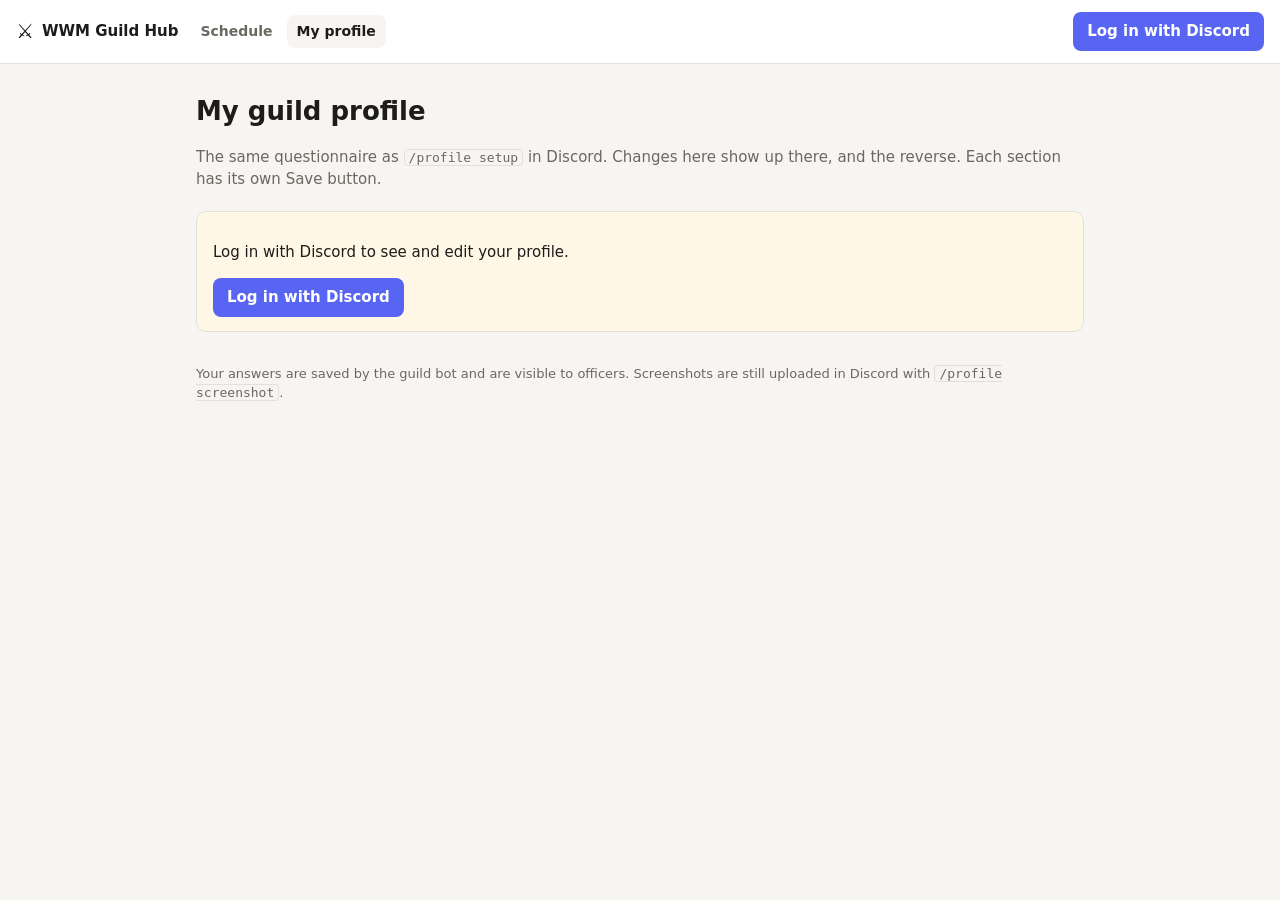
==== profile.html @ f4b697d4 "Add member profile and officer roster pages profile.html edits your own guild profile through the bo" ====
<!doctype html>
<html lang="en">
<head>
  <meta charset="utf-8">
  <meta name="viewport" content="width=device-width, initial-scale=1">
  <title>Guild Profile</title>
  <meta name="description" content="Fill in or update your WWM guild member profile.">
  <link rel="stylesheet" href="style.css">
</head>
<body>
  <header class="top">
    <div class="brand">
      <span class="logo" aria-hidden="true">⚔</span>
      <span>WWM Guild Hub</span>
    </div>
    <nav class="nav"><a href="./">Schedule</a><a href="profile.html" aria-current="page">My profile</a><a href="roster.html" id="nav-roster" hidden>Roster</a></nav>
    <div id="auth"></div>
  </header>

  <main>
    <h1>My guild profile</h1>
    <p class="muted">The same questionnaire as <code>/profile setup</code> in Discord. Changes here show up there, and the reverse. Each section has its own Save button.</p>
    <section id="status" class="card"></section>
    <div id="profile"></div>
  </main>

  <footer class="muted">
    Your answers are saved by the guild bot and are visible to officers. Screenshots are still uploaded in Discord with <code>/profile screenshot</code>.
  </footer>

  <script src="config.js"></script>
  <script src="auth.js"></script>
  <script src="profile.js"></script>
</body>
</html>
---- style.css ----
:root {
  --bg: #f6f5f2;
  --surface: #ffffff;
  --text: #1d1c1a;
  --muted: #6b6862;
  --border: #e3e0da;
  --accent: #5865f2;
  --raid: #c2410c;
  --roster: #7c3aed;
  --signup: #15803d;
  --poll: #0369a1;
  --war: #b91c1c;
  --ok-bg: #ecfdf3;
  --warn-bg: #fff7e6;
  --ok: #15803d;
  --err: #b91c1c;
  --field: #ffffff;
}
@media (prefers-color-scheme: dark) {
  :root {
    --bg: #121214;
    --surface: #1b1b1f;
    --text: #ecebe8;
    --muted: #9b988f;
    --border: #2c2c32;
    --raid: #fb923c;
    --roster: #a78bfa;
    --signup: #4ade80;
    --poll: #38bdf8;
    --war: #f87171;
    --ok-bg: #12261b;
    --warn-bg: #2a2212;
    --ok: #4ade80;
    --err: #f87171;
    --field: #141417;
  }
}

* { box-sizing: border-box; }
body {
  margin: 0;
  background: var(--bg);
  color: var(--text);
  font: 15px/1.5 system-ui, -apple-system, "Segoe UI", Roboto, sans-serif;
}
main, footer { max-width: 920px; margin: 0 auto; padding: 0 16px; }
footer { padding: 32px 16px 48px; font-size: 13px; }
h1 { font-size: 26px; margin: 28px 0 4px; }
h2 { font-size: 19px; margin: 36px 0 12px; }
h3 { font-size: 12px; letter-spacing: .08em; margin: 0 0 8px; color: var(--muted); }
.muted { color: var(--muted); }

.top {
  display: flex; align-items: center; justify-content: space-between; gap: 12px;
  padding: 12px 16px; border-bottom: 1px solid var(--border); background: var(--surface);
  position: sticky; top: 0; z-index: 1;
}
.brand { display: flex; align-items: center; gap: 8px; font-weight: 650; }
.logo { font-size: 20px; }

.btn {
  font: inherit; font-weight: 600; border: 0; border-radius: 8px;
  padding: 8px 14px; cursor: pointer;
}
.btn.discord { background: var(--accent); color: #fff; }
.btn.discord:hover { filter: brightness(1.08); }
.btn.ghost { background: transparent; color: var(--muted); border: 1px solid var(--border); padding: 4px 10px; font-size: 13px; }
.user { display: flex; align-items: center; gap: 8px; }
.user img { width: 28px; height: 28px; border-radius: 50%; }
.user span { max-width: 40vw; overflow: hidden; text-overflow: ellipsis; white-space: nowrap; }

.card { margin-top: 20px; padding: 14px 16px; border-radius: 10px; border: 1px solid var(--border); background: var(--surface); }
.card.ok { background: var(--ok-bg); }
.card.warn { background: var(--warn-bg); }

.events { list-style: none; padding: 0; margin: 16px 0 0; display: grid; gap: 10px; }
.event {
  display: flex; gap: 16px; padding: 12px 14px; border-radius: 10px;
  background: var(--surface); border: 1px solid var(--border);
  border-left: 4px solid var(--c, var(--accent));
}
.event .when { min-width: 92px; display: flex; flex-direction: column; }
.event .local { font-weight: 650; font-variant-numeric: tabular-nums; }
.event .date { font-size: 13px; color: var(--muted); }
.event .head { display: flex; flex-wrap: wrap; align-items: center; gap: 8px; }
.event .title { font-weight: 600; }
.event .note { margin: 4px 0; font-size: 14px; }
.event .rel { font-size: 12.5px; }
.tag {
  font-size: 11px; font-weight: 700; text-transform: uppercase; letter-spacing: .05em;
  color: var(--c); border: 1px solid currentColor; border-radius: 999px; padding: 1px 8px;
}

.raid { --c: var(--raid); }
.roster { --c: var(--roster); }
.signup { --c: var(--signup); }
.poll { --c: var(--poll); }
.war { --c: var(--war); }

.grid { display: grid; grid-template-columns: repeat(7, 1fr); gap: 8px; }
.day { background: var(--surface); border: 1px solid var(--border); border-radius: 10px; padding: 10px; min-width: 0; }
.day p { margin: 0 0 6px; font-size: 13px; }
.mini { border-left: 3px solid var(--c); padding-left: 6px; }
.mini b { font-variant-numeric: tabular-nums; }

/* ---------- nav ---------- */
.top { flex-wrap: wrap; }
.nav { display: flex; gap: 4px; margin-right: auto; }
.nav a { color: var(--muted); text-decoration: none; padding: 6px 10px; border-radius: 8px; font-weight: 600; font-size: 14px; }
.nav a:hover { color: var(--text); }
.nav a[aria-current="page"] { color: var(--text); background: var(--bg); }
a { color: var(--accent); }

/* ---------- profile form ---------- */
.btn.primary { background: var(--accent); color: #fff; }
.btn:disabled { opacity: .6; cursor: default; }
.btn.danger { color: var(--err); }
.section { padding: 0; }
.section > summary {
  cursor: pointer; padding: 14px 16px; display: flex; flex-wrap: wrap; align-items: baseline; gap: 4px 10px;
  font-weight: 650; font-size: 17px;
}
.section[open] > summary { border-bottom: 1px solid var(--border); }
.section-hint { font-weight: 400; font-size: 13px; }
.section > :not(summary) { margin-left: 16px; margin-right: 16px; }
.section > :last-child { margin-bottom: 16px; }
.note { font-size: 14px; background: var(--bg); border-radius: 8px; padding: 10px 12px; margin-top: 14px; }
h4 { font-size: 14px; margin: 22px 0 8px; }

.field { margin-top: 14px; }
.field > label, .field legend { display: block; font-weight: 600; font-size: 14px; margin-bottom: 6px; padding: 0; }
.field fieldset { border: 0; margin: 0; padding: 0; min-width: 0; }
.hint { font-size: 13px; margin: 6px 0 0; }
select, input[type="text"], textarea {
  font: inherit; color: var(--text); background: var(--field);
  border: 1px solid var(--border); border-radius: 8px; padding: 7px 10px;
  width: 100%; max-width: 440px;
}
textarea { resize: vertical; }
select:focus, input:focus, textarea:focus, .btn:focus-visible { outline: 2px solid var(--accent); outline-offset: 1px; }

.checks { display: grid; grid-template-columns: repeat(auto-fill, minmax(220px, 1fr)); gap: 6px 14px; }
.check { display: flex; align-items: flex-start; gap: 8px; font-size: 14px; cursor: pointer; }
.check input { margin-top: 3px; accent-color: var(--accent); }
.check input:disabled + span { color: var(--muted); }

.ratings { display: grid; gap: 10px; }
.rating-row { border: 0; padding: 0; margin: 0; display: flex; flex-wrap: wrap; align-items: center; gap: 6px; }
.rating-row legend { font-size: 14px; margin-bottom: 4px; padding: 0; float: left; width: 100%; }
.pill input { position: absolute; opacity: 0; }
.pill span { display: inline-block; border: 1px solid var(--border); border-radius: 999px; padding: 3px 12px; font-size: 13px; cursor: pointer; }
.pill input:checked + span { background: var(--accent); border-color: var(--accent); color: #fff; }
.pill input:focus-visible + span { outline: 2px solid var(--accent); outline-offset: 1px; }

.save-row { display: flex; flex-wrap: wrap; align-items: center; gap: 8px; margin-top: 16px; }
.save-note { font-size: 13px; }
.save-note.ok { color: var(--ok); }
.save-note.err { color: var(--err); }
.warn-text { color: var(--err); font-size: 13px; margin: 6px 0 0; }
.warn-text:empty { display: none; }

.builds { border-top: 1px dashed var(--border); margin-top: 20px; }
.build { border: 1px solid var(--border); border-radius: 10px; padding: 12px 14px; margin-top: 10px; background: var(--bg); }
.build-head { display: flex; align-items: center; gap: 8px; }
.badge { font-size: 12px; font-weight: 700; color: var(--accent); }
.pair { display: grid; grid-template-columns: 1fr 1fr; gap: 0 12px; }
.inner-ways { display: grid; gap: 6px; }
.iw-row { display: grid; grid-template-columns: 24px minmax(0, 1fr) 96px; gap: 8px; align-items: center; max-width: 480px; }
/* ---------- roster ---------- */
.nav a[hidden], .tools[hidden] { display: none; }
.tools { display: flex; flex-wrap: wrap; gap: 8px; margin-top: 18px; }
.tools input, .tools select { width: auto; flex: 1 1 180px; max-width: none; }
input[type="search"] { font: inherit; color: var(--text); background: var(--field); border: 1px solid var(--border); border-radius: 8px; padding: 7px 10px; }
.roster { display: grid; gap: 8px; margin-bottom: 24px; }
.member { background: var(--surface); border: 1px solid var(--border); border-radius: 10px; }
.member > summary {
  cursor: pointer; list-style: none; padding: 10px 14px;
  display: grid; grid-template-columns: minmax(150px, 1.2fr) 2fr auto; gap: 12px; align-items: center;
}
.member > summary::-webkit-details-marker { display: none; }
.member[open] > summary { border-bottom: 1px solid var(--border); }
.who { display: flex; align-items: center; gap: 10px; min-width: 0; }
.who img { width: 32px; height: 32px; border-radius: 50%; flex: none; }
.names { display: flex; flex-direction: column; min-width: 0; }
.names > * { overflow: hidden; text-overflow: ellipsis; white-space: nowrap; }
.names .muted { font-size: 13px; }
.glance { display: flex; flex-wrap: wrap; gap: 2px 14px; font-size: 13.5px; min-width: 0; }
.pill-tag { font-size: 12px; font-weight: 700; border-radius: 999px; padding: 2px 10px; border: 1px solid currentColor; white-space: nowrap; }
.pill-tag.done { color: var(--ok); }
.pill-tag.todo { color: var(--raid); }
.pill-tag.gone { color: var(--muted); }
.member-body { padding: 4px 14px 14px; }
.member-body h4 { margin: 16px 0 6px; }
.facts { display: grid; grid-template-columns: 140px 1fr; gap: 4px 12px; margin: 0; font-size: 14px; }
.facts dt { color: var(--muted); }
.facts dd { margin: 0; min-width: 0; overflow-wrap: anywhere; }
.member-body .build { background: var(--bg); }
.member-body .build .facts { margin-top: 6px; }

@media (max-width: 640px) {
  .member > summary { grid-template-columns: 1fr auto; }
  .glance { grid-column: 1 / -1; grid-row: 2; }
  .facts { grid-template-columns: 1fr; gap: 0; }
  .facts dd { margin-bottom: 6px; }
}

code { font-size: 13px; background: var(--bg); border: 1px solid var(--border); border-radius: 4px; padding: 0 4px; }

@media (max-width: 760px) {
  .grid { grid-template-columns: repeat(2, 1fr); }
}
@media (max-width: 420px) {
  .event { flex-direction: column; gap: 4px; }
  .pair { grid-template-columns: 1fr; }
  .nav { order: 3; width: 100%; }
  .grid { grid-template-columns: 1fr; }
}
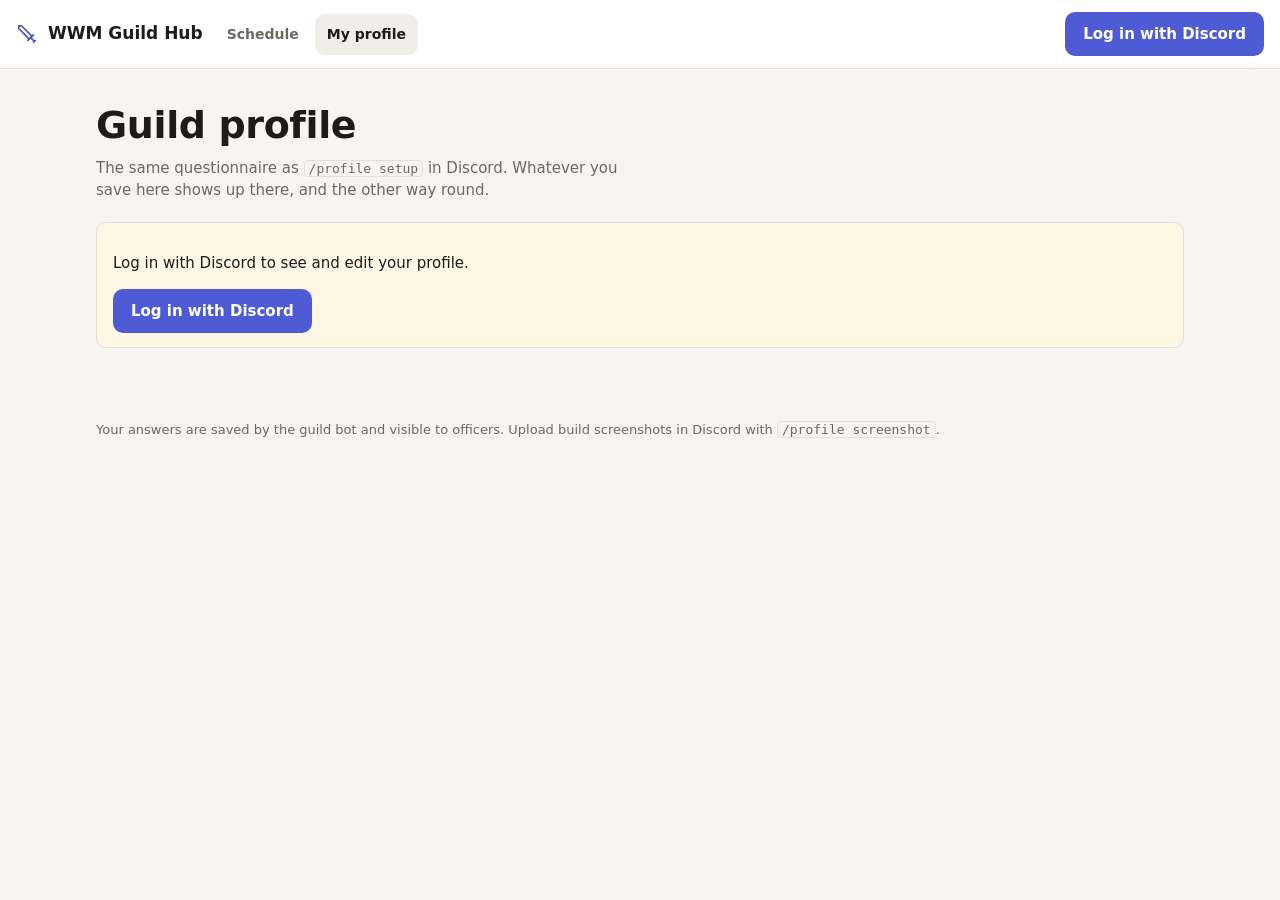
==== commit 448f1d3a: "Profile page redesign from the design pass Progress card and section rail driven by the member's int" ====
--- a/profile.html
+++ b/profile.html
@@ -3,29 +3,41 @@
 <head>
   <meta charset="utf-8">
   <meta name="viewport" content="width=device-width, initial-scale=1">
+  <meta http-equiv="Content-Security-Policy" content="default-src 'self'; script-src 'self'; style-src 'self' https://fonts.googleapis.com; font-src https://fonts.gstatic.com; img-src 'self' https://cdn.discordapp.com; connect-src https://discord.com https://140.245.96.135; base-uri 'none'; form-action 'none'; object-src 'none'">
+  <meta name="referrer" content="no-referrer">
   <title>Guild Profile</title>
   <meta name="description" content="Fill in or update your WWM guild member profile.">
+  <link rel="preconnect" href="https://fonts.gstatic.com" crossorigin>
+  <link rel="stylesheet" href="https://fonts.googleapis.com/css2?family=IBM+Plex+Sans:wght@400;500;600&amp;family=Space+Grotesk:wght@500;600;700&amp;display=swap">
   <link rel="stylesheet" href="style.css">
 </head>
 <body>
   <header class="top">
     <div class="brand">
-      <span class="logo" aria-hidden="true">⚔</span>
+      <svg class="logo" width="22" height="22" viewBox="0 0 24 24" fill="none" stroke="currentColor" stroke-width="1.8" stroke-linecap="round" stroke-linejoin="round" aria-hidden="true"><path d="M14.5 17.5 3 6V3h3l11.5 11.5"></path><path d="m13 19 6-6"></path><path d="m16 16 4 4"></path><path d="m19 21 2-2"></path></svg>
       <span>WWM Guild Hub</span>
     </div>
     <nav class="nav"><a href="./">Schedule</a><a href="profile.html" aria-current="page">My profile</a><a href="roster.html" id="nav-roster" hidden>Roster</a></nav>
     <div id="auth"></div>
   </header>
 
-  <main>
-    <h1>My guild profile</h1>
-    <p class="muted">The same questionnaire as <code>/profile setup</code> in Discord. Changes here show up there, and the reverse. Each section has its own Save button.</p>
-    <section id="status" class="card"></section>
-    <div id="profile"></div>
+  <main class="wide">
+    <div class="pf-hero">
+      <div class="pf-hero-text">
+        <h1>Guild profile</h1>
+        <p class="lede">The same questionnaire as <code>/profile setup</code> in Discord. Whatever you save here shows up there, and the other way round.</p>
+      </div>
+      <div id="progress" class="pf-progress" hidden></div>
+    </div>
+    <section id="status" class="card" hidden></section>
+    <div id="layout" class="pf-layout" hidden>
+      <nav id="rail" class="pf-rail" aria-label="Profile sections"></nav>
+      <div id="profile" class="pf-main"></div>
+    </div>
   </main>
 
-  <footer class="muted">
-    Your answers are saved by the guild bot and are visible to officers. Screenshots are still uploaded in Discord with <code>/profile screenshot</code>.
+  <footer class="muted wide">
+    Your answers are saved by the guild bot and visible to officers. Upload build screenshots in Discord with <code>/profile screenshot</code>.
   </footer>
 
   <script src="config.js"></script>
--- a/style.css
+++ b/style.css
@@ -1,38 +1,62 @@
 :root {
   --bg: #f6f5f2;
   --surface: #ffffff;
+  --surface-2: #f0eee9;
+  --sunken: #fbfaf8;
   --text: #1d1c1a;
   --muted: #6b6862;
   --border: #e3e0da;
-  --accent: #5865f2;
+  --border-strong: #cfcbc3;
+  --accent: #4450c4;
+  --accent-fill: #4f5bd5;
+  --on-accent: #ffffff;
+  --chip-fg: #3a3834;
+  --chip-on-bg: #e8eaff;
+  --chip-on-border: #4f5bd5;
+  --chip-on-fg: #263080;
+  --note-bg: #f1f0fb;
+  --note-border: #dcdaf2;
   --raid: #c2410c;
   --roster: #7c3aed;
   --signup: #15803d;
   --poll: #0369a1;
   --war: #b91c1c;
+  --ok: #15803d;
   --ok-bg: #ecfdf3;
+  --warn: #9a5800;
   --warn-bg: #fff7e6;
-  --ok: #15803d;
   --err: #b91c1c;
   --field: #ffffff;
 }
 @media (prefers-color-scheme: dark) {
   :root {
-    --bg: #121214;
-    --surface: #1b1b1f;
+    --bg: #111114;
+    --surface: #18181c;
+    --surface-2: #23232a;
+    --sunken: #111114;
     --text: #ecebe8;
-    --muted: #9b988f;
-    --border: #2c2c32;
+    --muted: #a09d95;
+    --border: #26262d;
+    --border-strong: #34343c;
+    --accent: #a3aaff;
+    --accent-fill: #4f5bd5;
+    --chip-fg: #cfccc5;
+    --chip-on-bg: #262a5c;
+    --chip-on-border: #7c86ff;
+    --chip-on-fg: #e4e6ff;
+    --note-bg: #1f1e26;
+    --note-border: #2e2d3a;
     --raid: #fb923c;
     --roster: #a78bfa;
     --signup: #4ade80;
     --poll: #38bdf8;
     --war: #f87171;
-    --ok-bg: #12261b;
-    --warn-bg: #2a2212;
     --ok: #4ade80;
-    --err: #f87171;
-    --field: #141417;
+    --ok-bg: #15291d;
+    --warn: #f5c27a;
+    --warn-bg: #33280f;
+    --err: #f59393;
+    --field: #111114;
   }
 }
 
@@ -41,8 +65,9 @@
   margin: 0;
   background: var(--bg);
   color: var(--text);
-  font: 15px/1.5 system-ui, -apple-system, "Segoe UI", Roboto, sans-serif;
-}
+  font: 15px/1.5 "IBM Plex Sans", system-ui, -apple-system, "Segoe UI", sans-serif;
+}
+h1, h2, h3, h4, .brand { font-family: "Space Grotesk", "IBM Plex Sans", system-ui, sans-serif; }
 main, footer { max-width: 920px; margin: 0 auto; padding: 0 16px; }
 footer { padding: 32px 16px 48px; font-size: 13px; }
 h1 { font-size: 26px; margin: 28px 0 4px; }
@@ -55,16 +80,20 @@
   padding: 12px 16px; border-bottom: 1px solid var(--border); background: var(--surface);
   position: sticky; top: 0; z-index: 1;
 }
-.brand { display: flex; align-items: center; gap: 8px; font-weight: 650; }
-.logo { font-size: 20px; }
+.brand { display: flex; align-items: center; gap: 10px; font-weight: 700; font-size: 17px; }
+.logo { color: var(--accent); flex: none; }
 
 .btn {
-  font: inherit; font-weight: 600; border: 0; border-radius: 8px;
-  padding: 8px 14px; cursor: pointer;
-}
-.btn.discord { background: var(--accent); color: #fff; }
-.btn.discord:hover { filter: brightness(1.08); }
-.btn.ghost { background: transparent; color: var(--muted); border: 1px solid var(--border); padding: 4px 10px; font-size: 13px; }
+  font: inherit; font-weight: 600; border: 0; border-radius: 10px;
+  min-height: 44px; padding: 0 18px; cursor: pointer;
+  display: inline-flex; align-items: center; justify-content: center; gap: 8px;
+}
+.btn.discord, .btn.primary { background: var(--accent-fill); color: var(--on-accent); }
+.btn.discord:hover, .btn.primary:hover { filter: brightness(1.08); }
+.btn.ghost { background: transparent; color: var(--muted); border: 1px solid var(--border-strong); min-height: 40px; padding: 0 12px; font-size: 14px; font-weight: 500; }
+.btn.secondary { background: transparent; color: var(--text); border: 1px solid var(--border-strong); }
+.btn.danger-text { background: transparent; color: var(--err); padding: 0 10px; }
+.btn:disabled { opacity: .6; cursor: default; }
 .user { display: flex; align-items: center; gap: 8px; }
 .user img { width: 28px; height: 28px; border-radius: 50%; }
 .user span { max-width: 40vw; overflow: hidden; text-overflow: ellipsis; white-space: nowrap; }
@@ -106,66 +135,166 @@
 /* ---------- nav ---------- */
 .top { flex-wrap: wrap; }
 .nav { display: flex; gap: 4px; margin-right: auto; }
-.nav a { color: var(--muted); text-decoration: none; padding: 6px 10px; border-radius: 8px; font-weight: 600; font-size: 14px; }
+.nav a { color: var(--muted); text-decoration: none; padding: 10px 12px; border-radius: 10px; font-weight: 600; font-size: 14px; }
 .nav a:hover { color: var(--text); }
-.nav a[aria-current="page"] { color: var(--text); background: var(--bg); }
+.nav a[aria-current="page"] { color: var(--text); background: var(--surface-2); }
 a { color: var(--accent); }
 
-/* ---------- profile form ---------- */
-.btn.primary { background: var(--accent); color: #fff; }
-.btn:disabled { opacity: .6; cursor: default; }
-.btn.danger { color: var(--err); }
-.section { padding: 0; }
-.section > summary {
-  cursor: pointer; padding: 14px 16px; display: flex; flex-wrap: wrap; align-items: baseline; gap: 4px 10px;
-  font-weight: 650; font-size: 17px;
-}
-.section[open] > summary { border-bottom: 1px solid var(--border); }
-.section-hint { font-weight: 400; font-size: 13px; }
-.section > :not(summary) { margin-left: 16px; margin-right: 16px; }
-.section > :last-child { margin-bottom: 16px; }
-.note { font-size: 14px; background: var(--bg); border-radius: 8px; padding: 10px 12px; margin-top: 14px; }
-h4 { font-size: 14px; margin: 22px 0 8px; }
-
-.field { margin-top: 14px; }
-.field > label, .field legend { display: block; font-weight: 600; font-size: 14px; margin-bottom: 6px; padding: 0; }
-.field fieldset { border: 0; margin: 0; padding: 0; min-width: 0; }
-.hint { font-size: 13px; margin: 6px 0 0; }
+/* ---------- shared bits (roster) ---------- */
 select, input[type="text"], textarea {
   font: inherit; color: var(--text); background: var(--field);
-  border: 1px solid var(--border); border-radius: 8px; padding: 7px 10px;
-  width: 100%; max-width: 440px;
-}
-textarea { resize: vertical; }
-select:focus, input:focus, textarea:focus, .btn:focus-visible { outline: 2px solid var(--accent); outline-offset: 1px; }
-
-.checks { display: grid; grid-template-columns: repeat(auto-fill, minmax(220px, 1fr)); gap: 6px 14px; }
-.check { display: flex; align-items: flex-start; gap: 8px; font-size: 14px; cursor: pointer; }
-.check input { margin-top: 3px; accent-color: var(--accent); }
-.check input:disabled + span { color: var(--muted); }
-
-.ratings { display: grid; gap: 10px; }
-.rating-row { border: 0; padding: 0; margin: 0; display: flex; flex-wrap: wrap; align-items: center; gap: 6px; }
-.rating-row legend { font-size: 14px; margin-bottom: 4px; padding: 0; float: left; width: 100%; }
-.pill input { position: absolute; opacity: 0; }
-.pill span { display: inline-block; border: 1px solid var(--border); border-radius: 999px; padding: 3px 12px; font-size: 13px; cursor: pointer; }
-.pill input:checked + span { background: var(--accent); border-color: var(--accent); color: #fff; }
-.pill input:focus-visible + span { outline: 2px solid var(--accent); outline-offset: 1px; }
-
-.save-row { display: flex; flex-wrap: wrap; align-items: center; gap: 8px; margin-top: 16px; }
-.save-note { font-size: 13px; }
-.save-note.ok { color: var(--ok); }
-.save-note.err { color: var(--err); }
-.warn-text { color: var(--err); font-size: 13px; margin: 6px 0 0; }
-.warn-text:empty { display: none; }
-
-.builds { border-top: 1px dashed var(--border); margin-top: 20px; }
-.build { border: 1px solid var(--border); border-radius: 10px; padding: 12px 14px; margin-top: 10px; background: var(--bg); }
+  border: 1px solid var(--border-strong); border-radius: 10px; padding: 7px 10px;
+}
+select:focus-visible, input:focus-visible, textarea:focus-visible, .btn:focus-visible, a:focus-visible, summary:focus-visible {
+  outline: 2px solid var(--accent); outline-offset: 2px;
+}
+h4 { font-size: 14px; margin: 22px 0 8px; }
+.build { border: 1px solid var(--border); border-radius: 12px; padding: 12px 14px; margin-top: 10px; background: var(--bg); }
 .build-head { display: flex; align-items: center; gap: 8px; }
 .badge { font-size: 12px; font-weight: 700; color: var(--accent); }
-.pair { display: grid; grid-template-columns: 1fr 1fr; gap: 0 12px; }
-.inner-ways { display: grid; gap: 6px; }
-.iw-row { display: grid; grid-template-columns: 24px minmax(0, 1fr) 96px; gap: 8px; align-items: center; max-width: 480px; }
+
+/* ---------- profile page ---------- */
+main.wide, footer.wide { max-width: 1120px; }
+main.wide { padding-bottom: 40px; }
+.pf-hero { display: flex; flex-wrap: wrap; align-items: flex-end; justify-content: space-between; gap: 20px 40px; margin-top: 36px; }
+.pf-hero-text { flex: 1 1 420px; min-width: 0; }
+.eyebrow { margin: 0 0 6px; font-size: 13px; font-weight: 600; letter-spacing: .08em; text-transform: uppercase; color: var(--accent); }
+.pf-hero h1 { margin: 0; font-size: 38px; line-height: 1.1; letter-spacing: -.01em; }
+.lede { margin: 10px 0 0; color: var(--muted); max-width: 560px; }
+.pf-progress { flex: 0 1 340px; min-width: 260px; background: var(--surface); border: 1px solid var(--border); border-radius: 16px; padding: 16px 18px; }
+.pf-progress[hidden] { display: none; }
+.pf-progress-head { display: flex; justify-content: space-between; align-items: baseline; gap: 12px; font-weight: 600; }
+.pf-progress-head span + span { font-weight: 400; color: var(--muted); font-size: 13px; text-align: right; }
+.pf-bar { display: grid; grid-auto-flow: column; grid-auto-columns: minmax(0, 1fr); gap: 6px; margin-top: 12px; }
+.pf-bar span { height: 6px; border-radius: 3px; background: var(--border-strong); }
+.pf-bar span.done { background: var(--ok); }
+.pf-progress p { margin: 10px 0 0; font-size: 13px; color: var(--warn); }
+.pf-progress p.ok { color: var(--ok); }
+
+.pf-layout { display: flex; flex-wrap: wrap; gap: 32px; margin-top: 36px; align-items: flex-start; }
+.pf-layout[hidden] { display: none; }
+.pf-rail { flex: 1 1 220px; max-width: 260px; display: flex; flex-direction: column; gap: 6px; }
+.pf-rail a { display: flex; align-items: center; gap: 12px; min-height: 52px; padding: 8px 12px; border-radius: 12px; color: var(--text); text-decoration: none; border: 1px solid transparent; }
+.pf-rail a:hover { background: var(--surface); border-color: var(--border); }
+.pf-mark { width: 26px; height: 26px; flex: none; border-radius: 50%; display: flex; align-items: center; justify-content: center; font-size: 13px; font-weight: 700; background: var(--surface-2); color: var(--muted); }
+.rail-text { display: flex; flex-direction: column; min-width: 0; }
+.rail-name { font-weight: 600; }
+.rail-status { font-size: 13px; color: var(--muted); }
+.is-done .pf-mark { background: var(--ok-bg); color: var(--ok); }
+.is-done .rail-status { color: var(--ok); }
+.is-todo .pf-mark { background: var(--warn-bg); color: var(--warn); }
+.is-todo .rail-status { color: var(--warn); }
+.pf-main { flex: 999 1 560px; min-width: 0; display: flex; flex-direction: column; gap: 20px; }
+
+.pf-card { background: var(--surface); border: 1px solid var(--border); border-radius: 18px; scroll-margin-top: 90px; }
+.pf-card > summary { list-style: none; cursor: pointer; display: flex; flex-wrap: wrap; align-items: center; gap: 6px 14px; padding: 22px 28px; border-radius: 18px; }
+.pf-card > summary::-webkit-details-marker { display: none; }
+.pf-card > summary h2 { margin: 0; font-size: 22px; font-weight: 600; }
+.pf-why { flex: 1 1 100%; order: 3; margin: 0; font-size: 13px; color: var(--muted); }
+.pf-card[open] .pf-why { display: none; }
+.pf-chev { margin-left: auto; color: var(--muted); transition: transform .15s; }
+.pf-card[open] .pf-chev { transform: rotate(180deg); }
+.pf-body { padding: 0 28px 28px; display: flex; flex-direction: column; gap: 24px; }
+.pf-status { display: inline-flex; align-items: center; gap: 6px; font-size: 13px; font-weight: 600; }
+.pf-status.done { color: var(--ok); }
+.pf-status.todo { color: var(--warn); }
+.pf-status.opt { color: var(--muted); border: 1px solid var(--border-strong); border-radius: 999px; padding: 2px 10px; font-size: 12px; }
+
+.pf-field { border: 0; margin: 0; padding: 0; min-width: 0; display: flex; flex-direction: column; gap: 8px; }
+.pf-field > label { font-weight: 600; font-size: 14px; }
+.pf-field > legend { float: left; width: 100%; padding: 0; margin-bottom: 10px; font-weight: 600; font-size: 14px; display: flex; justify-content: space-between; gap: 12px; }
+.pf-field > legend + * { clear: both; }
+.pf-sub { font-weight: 400; color: var(--muted); }
+.pf-sub.warn { color: var(--warn); }
+.pf-sub.ok { color: var(--ok); }
+.pf-hint { margin: 0; font-size: 13px; color: var(--muted); }
+.pf-two { display: grid; grid-template-columns: repeat(2, minmax(0, 1fr)); gap: 20px; }
+.pf-input { width: 100%; min-height: 44px; padding: 0 14px; border-radius: 10px; border: 1px solid var(--border-strong); background: var(--sunken); color: var(--text); font: inherit; }
+textarea.pf-input { padding: 10px 14px; min-height: 88px; resize: vertical; }
+
+.pf-chips { display: flex; flex-wrap: wrap; gap: 6px; }
+.pf-chip, .pf-opt { position: relative; display: block; }
+.pf-chip input, .pf-seg input, .pf-opt input { position: absolute; opacity: 0; width: 1px; height: 1px; margin: 0; }
+.pf-chip span { display: inline-flex; align-items: center; min-height: 44px; padding: 0 16px; border-radius: 999px; border: 1px solid var(--border-strong); color: var(--chip-fg); font-size: 14px; cursor: pointer; user-select: none; }
+.pf-chips.small .pf-chip span { min-height: 40px; padding: 0 12px; font-size: 13px; }
+.pf-chip input:checked + span { background: var(--chip-on-bg); border-color: var(--chip-on-border); color: var(--chip-on-fg); font-weight: 600; }
+.pf-chip input:disabled + span { opacity: .45; cursor: not-allowed; }
+.pf-chip input:focus-visible + span, .pf-seg input:focus-visible + span, .pf-opt input:focus-visible + .pf-opt-body { outline: 2px solid var(--accent); outline-offset: 2px; }
+
+.pf-seg { display: inline-flex; flex-wrap: wrap; gap: 2px; padding: 4px; border-radius: 12px; background: var(--sunken); border: 1px solid var(--border); align-self: flex-start; }
+.pf-seg label { display: block; position: relative; }
+.pf-seg span { display: inline-flex; align-items: center; justify-content: center; min-height: 40px; min-width: 64px; padding: 0 16px; border-radius: 9px; color: var(--muted); cursor: pointer; user-select: none; }
+.pf-seg input:checked + span { background: var(--accent-fill); color: var(--on-accent); font-weight: 600; }
+.pf-seg.tiers span { min-width: 38px; padding: 0 6px; font-size: 13px; font-weight: 600; }
+
+.pf-opts { display: grid; grid-template-columns: repeat(2, minmax(0, 1fr)); gap: 8px; }
+.pf-opt-body { display: flex; align-items: center; gap: 12px; min-height: 52px; padding: 8px 16px; border-radius: 12px; border: 1px solid var(--border-strong); cursor: pointer; color: var(--chip-fg); }
+.pf-opt input:checked + .pf-opt-body { background: var(--chip-on-bg); border-color: var(--chip-on-border); color: var(--chip-on-fg); }
+.pf-box { width: 20px; height: 20px; flex: none; border-radius: 6px; border: 1.5px solid var(--border-strong); display: flex; align-items: center; justify-content: center; color: var(--on-accent); }
+.pf-opt input[type="radio"] + .pf-opt-body .pf-box { border-radius: 50%; }
+.pf-box svg { opacity: 0; }
+.pf-opt input:checked + .pf-opt-body .pf-box { background: var(--accent-fill); border-color: var(--accent-fill); }
+.pf-opt input:checked + .pf-opt-body .pf-box svg { opacity: 1; }
+.pf-opt-text { display: flex; flex-direction: column; }
+.pf-opt-text b { font-weight: 600; }
+.pf-opt-sub { font-size: 13px; color: var(--muted); }
+
+.pf-callout { display: flex; gap: 14px; padding: 16px 18px; border-radius: 12px; background: var(--note-bg); border: 1px solid var(--note-border); }
+.pf-callout svg { flex: none; margin-top: 2px; color: var(--accent); }
+.pf-callout p { margin: 0; font-size: 14px; }
+
+.pf-rates { display: flex; flex-direction: column; gap: 10px; }
+.pf-rate { display: flex; flex-wrap: wrap; align-items: center; justify-content: space-between; gap: 8px 16px; }
+
+.pf-save { display: flex; flex-wrap: wrap; align-items: center; justify-content: flex-end; gap: 12px; padding-top: 20px; border-top: 1px solid var(--border); }
+.pf-note { font-size: 13px; color: var(--muted); }
+.pf-note.dirty { color: var(--warn); }
+.pf-note.ok { color: var(--ok); }
+.pf-note.err { color: var(--err); }
+.pf-warn { margin: 0; font-size: 13px; color: var(--warn); }
+.pf-warn:empty { display: none; }
+
+.pf-builds { display: flex; flex-direction: column; gap: 10px; padding-top: 22px; border-top: 1px solid var(--border); }
+.pf-builds-head { display: flex; flex-wrap: wrap; justify-content: space-between; align-items: baseline; gap: 8px; }
+.pf-builds-head h3 { margin: 0; font-size: 17px; font-weight: 600; letter-spacing: 0; color: var(--text); }
+.pf-build-row { display: flex; flex-wrap: wrap; align-items: center; gap: 12px 16px; padding: 14px 16px; border-radius: 12px; background: var(--sunken); border: 1px solid var(--border-strong); }
+.pf-build-info { flex: 1 1 240px; min-width: 0; display: flex; flex-direction: column; }
+.pf-build-info b { font-weight: 600; }
+.pf-build-info span { font-size: 13px; color: var(--muted); }
+.pf-main-tag { display: inline-flex; align-items: center; gap: 4px; font-size: 12px; font-weight: 700; color: var(--accent); letter-spacing: .04em; text-transform: uppercase; }
+.btn.add { width: 100%; min-height: 52px; border: 1.5px dashed var(--border-strong); background: transparent; color: var(--accent); border-radius: 12px; }
+
+.pf-editor { border: 1px solid var(--chip-on-border); border-radius: 16px; padding: 22px; background: var(--sunken); display: flex; flex-direction: column; gap: 22px; }
+.pf-editor-head { display: flex; flex-wrap: wrap; align-items: flex-start; justify-content: space-between; gap: 12px 16px; }
+.pf-editor-head h4 { margin: 2px 0 0; font-size: 21px; font-weight: 600; }
+.pf-editor-head .eyebrow { font-size: 12px; margin: 0; }
+.btn.pf-main-toggle[aria-pressed="true"] { background: var(--chip-on-bg); border: 1px solid var(--chip-on-border); color: var(--chip-on-fg); cursor: default; }
+.pf-weapon { display: flex; flex-direction: column; gap: 8px; }
+.pf-art { align-self: flex-start; font-size: 12px; font-weight: 600; color: var(--chip-on-fg); background: var(--chip-on-bg); border-radius: 999px; padding: 2px 10px; }
+.pf-art:empty { display: none; }
+.pf-iw { display: flex; flex-direction: column; gap: 8px; }
+.pf-iw-row { display: flex; flex-wrap: wrap; align-items: center; gap: 10px; padding: 10px 12px; border-radius: 12px; background: var(--surface); border: 1px solid var(--border); }
+.pf-iw-row .n { width: 22px; text-align: center; color: var(--muted); font-size: 13px; }
+.pf-iw-row select { flex: 1 1 220px; min-width: 0; width: auto; }
+.pf-editor .pf-save { padding-top: 18px; }
+.pf-editor .pf-save .btn.danger-text { margin-right: auto; }
+
+@media (max-width: 760px) {
+  .pf-hero h1 { font-size: 30px; }
+  .pf-rail { flex: 1 1 100%; max-width: none; flex-direction: row; overflow-x: auto; margin: 0 -16px; padding: 0 16px 4px; scrollbar-width: none; }
+  .pf-rail::-webkit-scrollbar { display: none; }
+  .pf-rail a { flex: none; min-height: 44px; padding: 6px 14px 6px 8px; border: 1px solid var(--border-strong); border-radius: 999px; }
+  .pf-rail .rail-status { display: none; }
+  .pf-layout { gap: 20px; margin-top: 24px; }
+  .pf-card > summary { padding: 18px; }
+  .pf-body { padding: 0 18px 20px; }
+  .pf-editor { padding: 16px; }
+}
+@media (max-width: 560px) {
+  .pf-two, .pf-opts { grid-template-columns: 1fr; }
+  .pf-progress { flex: 1 1 100%; }
+}
+
 /* ---------- roster ---------- */
 .nav a[hidden], .tools[hidden] { display: none; }
 .tools { display: flex; flex-wrap: wrap; gap: 8px; margin-top: 18px; }
@@ -211,7 +340,6 @@
 }
 @media (max-width: 420px) {
   .event { flex-direction: column; gap: 4px; }
-  .pair { grid-template-columns: 1fr; }
   .nav { order: 3; width: 100%; }
   .grid { grid-template-columns: 1fr; }
 }
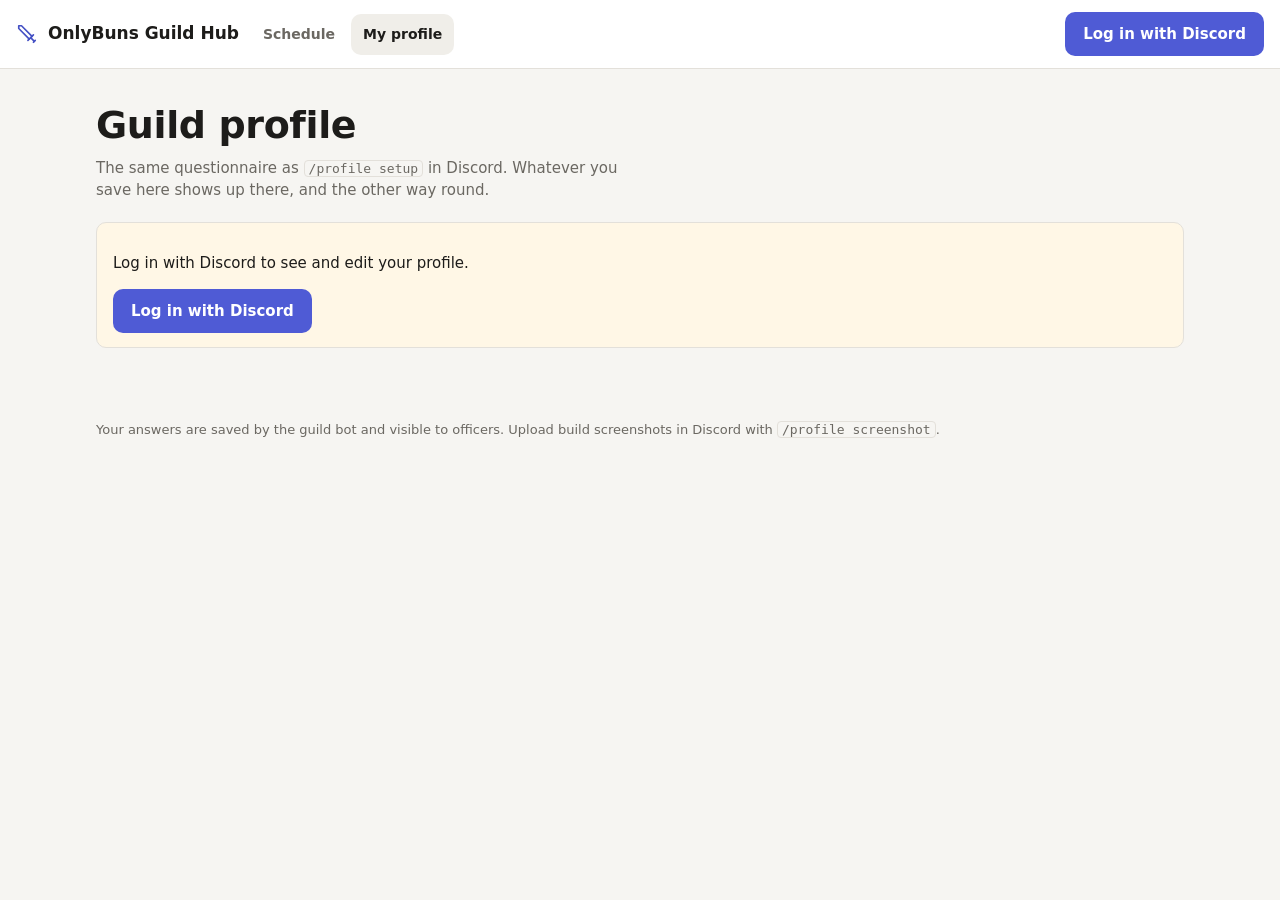
==== commit f8fed5e3: "Rename the site to OnlyBuns Guild Hub Co-Authored-By: Claude Opus 5.5 <noreply@anthropic.com>" ====
--- a/profile.html
+++ b/profile.html
@@ -6,18 +6,19 @@
   <meta http-equiv="Content-Security-Policy" content="default-src 'self'; script-src 'self'; style-src 'self' https://fonts.googleapis.com; font-src https://fonts.gstatic.com; img-src 'self' https://cdn.discordapp.com; connect-src https://discord.com https://140.245.96.135; base-uri 'none'; form-action 'none'; object-src 'none'">
   <meta name="referrer" content="no-referrer">
   <title>Guild Profile</title>
-  <meta name="description" content="Fill in or update your WWM guild member profile.">
+  <meta name="description" content="Fill in or update your OnlyBuns guild member profile.">
   <link rel="preconnect" href="https://fonts.gstatic.com" crossorigin>
   <link rel="stylesheet" href="https://fonts.googleapis.com/css2?family=IBM+Plex+Sans:wght@400;500;600&amp;family=Space+Grotesk:wght@500;600;700&amp;display=swap">
-  <link rel="stylesheet" href="style.css">
+  <link rel="stylesheet" href="css/base.css?v=202610080831">
+  <link rel="stylesheet" href="css/profile.css?v=202610080831">
 </head>
 <body>
   <header class="top">
     <div class="brand">
       <svg class="logo" width="22" height="22" viewBox="0 0 24 24" fill="none" stroke="currentColor" stroke-width="1.8" stroke-linecap="round" stroke-linejoin="round" aria-hidden="true"><path d="M14.5 17.5 3 6V3h3l11.5 11.5"></path><path d="m13 19 6-6"></path><path d="m16 16 4 4"></path><path d="m19 21 2-2"></path></svg>
-      <span>WWM Guild Hub</span>
+      <span>OnlyBuns Guild Hub</span>
     </div>
-    <nav class="nav"><a href="./">Schedule</a><a href="profile.html" aria-current="page">My profile</a><a href="roster.html" id="nav-roster" hidden>Roster</a></nav>
+    <nav class="nav"><a href="./">Schedule</a><a href="profile.html" aria-current="page">My profile</a><a href="roster.html" class="officer-only" hidden>Roster</a><a href="responses.html" class="officer-only" hidden>Responses</a></nav>
     <div id="auth"></div>
   </header>
 
@@ -40,8 +41,6 @@
     Your answers are saved by the guild bot and visible to officers. Upload build screenshots in Discord with <code>/profile screenshot</code>.
   </footer>
 
-  <script src="config.js"></script>
-  <script src="auth.js"></script>
-  <script src="profile.js"></script>
+  <script type="module" src="js/pages/profile/main.js?v=202610080831"></script>
 </body>
 </html>
--- a/css/base.css
+++ b/css/base.css
@@ -0,0 +1,146 @@
+/* Shared by every page: design tokens, typography, header, buttons, cards and
+   form basics. Page-specific styles live in schedule.css, profile.css and
+   roster.css. */
+
+/* ---------- tokens ---------- */
+:root {
+  color-scheme: light dark;   /* native scrollbars and controls follow the theme */
+  --bg: #f6f5f2;
+  --surface: #ffffff;
+  --surface-2: #f0eee9;
+  --sunken: #fbfaf8;
+  --text: #1d1c1a;
+  --muted: #6b6862;
+  --border: #e3e0da;
+  --border-strong: #cfcbc3;
+  --accent: #4450c4;          /* links and accent text */
+  --accent-fill: #4f5bd5;     /* filled buttons and selected states */
+  --on-accent: #ffffff;
+  --chip-fg: #3a3834;
+  --chip-on-bg: #e8eaff;
+  --chip-on-border: #4f5bd5;
+  --chip-on-fg: #263080;
+  --note-bg: #f1f0fb;
+  --note-border: #dcdaf2;
+  --ok: #15803d;
+  --ok-bg: #ecfdf3;
+  --warn: #9a5800;
+  --warn-bg: #fff7e6;
+  --err: #b91c1c;
+  --field: #ffffff;
+  /* schedule event kinds */
+  --raid: #c2410c;
+  --roster: #7c3aed;
+  --signup: #15803d;
+  --poll: #0369a1;
+  --war: #b91c1c;
+}
+@media (prefers-color-scheme: dark) {
+  :root {
+    --bg: #111114;
+    --surface: #18181c;
+    --surface-2: #23232a;
+    --sunken: #111114;
+    --text: #ecebe8;
+    --muted: #a09d95;
+    --border: #26262d;
+    --border-strong: #34343c;
+    --accent: #a3aaff;
+    --accent-fill: #4f5bd5;
+    --chip-fg: #cfccc5;
+    --chip-on-bg: #262a5c;
+    --chip-on-border: #7c86ff;
+    --chip-on-fg: #e4e6ff;
+    --note-bg: #1f1e26;
+    --note-border: #2e2d3a;
+    --ok: #4ade80;
+    --ok-bg: #15291d;
+    --warn: #f5c27a;
+    --warn-bg: #33280f;
+    --err: #f59393;
+    --field: #111114;
+    --raid: #fb923c;
+    --roster: #a78bfa;
+    --signup: #4ade80;
+    --poll: #38bdf8;
+    --war: #f87171;
+  }
+}
+
+/* ---------- page ---------- */
+* { box-sizing: border-box; }
+body {
+  margin: 0;
+  background: var(--bg);
+  color: var(--text);
+  font: 15px/1.5 "IBM Plex Sans", system-ui, -apple-system, "Segoe UI", sans-serif;
+}
+main, footer { max-width: 920px; margin: 0 auto; padding: 0 16px; }
+main.wide, footer.wide { max-width: 1120px; }
+footer { padding: 32px 16px 48px; font-size: 13px; }
+
+h1, h2, h3, h4, .brand { font-family: "Space Grotesk", "IBM Plex Sans", system-ui, sans-serif; }
+h1 { font-size: 26px; margin: 28px 0 4px; }
+h2 { font-size: 19px; margin: 36px 0 12px; }
+h3 { font-size: 12px; letter-spacing: .08em; margin: 0 0 8px; color: var(--muted); }
+h4 { font-size: 14px; margin: 22px 0 8px; }
+a { color: var(--accent); }
+.muted { color: var(--muted); }
+.eyebrow { margin: 0 0 6px; font-size: 13px; font-weight: 600; letter-spacing: .08em; text-transform: uppercase; color: var(--accent); }
+code { font-size: 13px; background: var(--bg); border: 1px solid var(--border); border-radius: 4px; padding: 0 4px; }
+
+/* ---------- header ---------- */
+.top {
+  display: flex; flex-wrap: wrap; align-items: center; justify-content: space-between; gap: 12px;
+  padding: 12px 16px; border-bottom: 1px solid var(--border); background: var(--surface);
+  position: sticky; top: 0; z-index: 1;
+}
+.brand { display: flex; align-items: center; gap: 10px; font-weight: 700; font-size: 17px; }
+.logo { color: var(--accent); flex: none; }
+.nav { display: flex; gap: 4px; margin-right: auto; overflow-x: auto; scrollbar-width: none; }
+.nav a { white-space: nowrap; color: var(--muted); text-decoration: none; padding: 10px 12px; border-radius: 10px; font-weight: 600; font-size: 14px; }
+.nav a:hover { color: var(--text); }
+.nav a[aria-current="page"] { color: var(--text); background: var(--surface-2); }
+.nav a[hidden] { display: none; }
+.user { display: flex; align-items: center; gap: 8px; }
+.user img { width: 28px; height: 28px; border-radius: 50%; }
+.user span { max-width: 40vw; overflow: hidden; text-overflow: ellipsis; white-space: nowrap; }
+
+/* ---------- buttons ---------- */
+.btn {
+  font: inherit; font-weight: 600; border: 0; border-radius: 10px;
+  min-height: 44px; padding: 0 18px; cursor: pointer; text-decoration: none;
+  display: inline-flex; align-items: center; justify-content: center; gap: 8px;
+}
+.btn.discord, .btn.primary { background: var(--accent-fill); color: var(--on-accent); }
+.btn.discord:hover, .btn.primary:hover { filter: brightness(1.08); }
+.btn.secondary { background: transparent; color: var(--text); border: 1px solid var(--border-strong); }
+.btn.ghost { background: transparent; color: var(--muted); border: 1px solid var(--border-strong); min-height: 40px; padding: 0 12px; font-size: 14px; font-weight: 500; }
+.btn.danger-text { background: transparent; color: var(--err); padding: 0 10px; }
+.btn:disabled { opacity: .6; cursor: default; }
+
+/* ---------- cards ---------- */
+.card { margin-top: 20px; padding: 14px 16px; border-radius: 10px; border: 1px solid var(--border); background: var(--surface); }
+.card.ok { background: var(--ok-bg); }
+.card.warn { background: var(--warn-bg); }
+.card[hidden] { display: none; }
+
+/* member status pill (roster, responses) */
+.pill-tag { font-size: 12px; font-weight: 700; border-radius: 999px; padding: 2px 10px; border: 1px solid currentColor; white-space: nowrap; }
+.pill-tag.done { color: var(--ok); }
+.pill-tag.todo { color: var(--warn); }
+.pill-tag.gone { color: var(--muted); }
+
+/* ---------- forms ---------- */
+select, input[type="text"], input[type="search"], textarea {
+  font: inherit; color: var(--text); background: var(--field);
+  border: 1px solid var(--border-strong); border-radius: 10px; padding: 7px 10px;
+}
+select:focus-visible, input:focus-visible, textarea:focus-visible,
+.btn:focus-visible, a:focus-visible, summary:focus-visible {
+  outline: 2px solid var(--accent); outline-offset: 2px;
+}
+
+@media (max-width: 420px) {
+  .nav { order: 3; width: 100%; }
+}
--- a/css/profile.css
+++ b/css/profile.css
@@ -0,0 +1,157 @@
+/* Profile page: hero + progress, section rail, section cards, form controls,
+   builds and the build editor. Everything here is prefixed pf-. */
+
+main.wide { padding-bottom: 40px; }
+
+/* ---------- hero + progress ---------- */
+.pf-hero { display: flex; flex-wrap: wrap; align-items: flex-end; justify-content: space-between; gap: 20px 40px; margin-top: 36px; }
+.pf-hero-text { flex: 1 1 420px; min-width: 0; }
+.pf-hero h1 { margin: 0; font-size: 38px; line-height: 1.1; letter-spacing: -.01em; }
+.lede { margin: 10px 0 0; color: var(--muted); max-width: 560px; }
+.pf-progress { flex: 0 1 340px; min-width: 260px; background: var(--surface); border: 1px solid var(--border); border-radius: 16px; padding: 16px 18px; }
+.pf-progress[hidden] { display: none; }
+.pf-progress-head { display: flex; justify-content: space-between; align-items: baseline; gap: 12px; font-weight: 600; }
+.pf-progress-head span + span { font-weight: 400; color: var(--muted); font-size: 13px; text-align: right; }
+.pf-bar { display: grid; grid-auto-flow: column; grid-auto-columns: minmax(0, 1fr); gap: 6px; margin-top: 12px; }
+.pf-bar span { height: 6px; border-radius: 3px; background: var(--border-strong); }
+.pf-bar span.done { background: var(--ok); }
+.pf-progress p { margin: 10px 0 0; font-size: 13px; color: var(--warn); }
+.pf-progress p.ok { color: var(--ok); }
+
+/* ---------- layout + section rail ---------- */
+.pf-layout { display: flex; flex-wrap: wrap; gap: 32px; margin-top: 36px; align-items: flex-start; }
+.pf-layout[hidden] { display: none; }
+.pf-main { flex: 999 1 560px; min-width: 0; display: flex; flex-direction: column; gap: 20px; }
+.pf-rail { flex: 1 1 220px; max-width: 260px; display: flex; flex-direction: column; gap: 6px; position: relative; }
+.pf-rail a { display: flex; align-items: center; gap: 12px; min-height: 52px; padding: 8px 12px; border-radius: 12px; color: var(--text); text-decoration: none; border: 1px solid transparent; }
+.pf-rail a:hover { background: var(--surface); border-color: var(--border); }
+.pf-rail a.is-active { background: var(--surface); border-color: var(--border-strong); box-shadow: inset 3px 0 0 var(--accent-fill); }
+.pf-mark { width: 26px; height: 26px; flex: none; border-radius: 50%; display: flex; align-items: center; justify-content: center; font-size: 13px; font-weight: 700; background: var(--surface-2); color: var(--muted); }
+.rail-text { display: flex; flex-direction: column; min-width: 0; }
+.rail-name { font-weight: 600; }
+.rail-status { font-size: 13px; color: var(--muted); }
+.is-done .pf-mark { background: var(--ok-bg); color: var(--ok); }
+.is-done .rail-status { color: var(--ok); }
+.is-todo .pf-mark { background: var(--warn-bg); color: var(--warn); }
+.is-todo .rail-status { color: var(--warn); }
+
+/* ---------- section card + pager ---------- */
+.pf-card { background: var(--surface); border: 1px solid var(--border); border-radius: 18px; }
+.pf-card-head { display: flex; flex-wrap: wrap; align-items: center; gap: 6px 14px; padding: 24px 28px 20px; }
+.pf-card-head h2 { margin: 0; font-size: 24px; font-weight: 600; }
+.pf-card-head h2:focus { outline: none; }
+.pf-why { flex: 1 1 100%; margin: 0; font-size: 13px; color: var(--muted); }
+.pf-body { padding: 0 28px 28px; display: flex; flex-direction: column; gap: 24px; }
+.pf-status { display: inline-flex; align-items: center; gap: 6px; font-size: 13px; font-weight: 600; }
+.pf-status.done { color: var(--ok); }
+.pf-status.todo { color: var(--warn); }
+.pf-status.opt { color: var(--muted); border: 1px solid var(--border-strong); border-radius: 999px; padding: 2px 10px; font-size: 12px; }
+.pf-pager { display: flex; align-items: center; justify-content: space-between; gap: 12px; }
+
+/* ---------- fields ---------- */
+.pf-field { border: 0; margin: 0; padding: 0; min-width: 0; display: flex; flex-direction: column; gap: 8px; }
+.pf-field > label { font-weight: 600; font-size: 14px; }
+.pf-field > legend { float: left; width: 100%; padding: 0; margin-bottom: 10px; font-weight: 600; font-size: 14px; display: flex; justify-content: space-between; gap: 12px; }
+.pf-field > legend + * { clear: both; }
+.pf-sub { font-weight: 400; color: var(--muted); }
+.pf-sub.warn { color: var(--warn); }
+.pf-sub.ok { color: var(--ok); }
+.pf-hint { margin: 0; font-size: 13px; color: var(--muted); }
+.pf-two { display: grid; grid-template-columns: repeat(2, minmax(0, 1fr)); gap: 20px; }
+.pf-stack { display: flex; flex-direction: column; gap: 8px; }
+.pf-input { width: 100%; min-height: 44px; padding: 0 14px; border-radius: 10px; border: 1px solid var(--border-strong); background: var(--sunken); color: var(--text); font: inherit; }
+textarea.pf-input { padding: 10px 14px; min-height: 88px; resize: vertical; }
+.pf-callout { display: flex; gap: 14px; padding: 16px 18px; border-radius: 12px; background: var(--note-bg); border: 1px solid var(--note-border); }
+.pf-callout svg { flex: none; margin-top: 2px; color: var(--accent); }
+.pf-callout p { margin: 0; font-size: 14px; }
+
+/* ---------- choice controls (real inputs, visually hidden) ---------- */
+.pf-chip, .pf-opt, .pf-seg label { position: relative; display: block; }
+.pf-chip input, .pf-seg input, .pf-opt input { position: absolute; opacity: 0; width: 1px; height: 1px; margin: 0; }
+.pf-chip input:focus-visible + span, .pf-seg input:focus-visible + span, .pf-opt input:focus-visible + .pf-opt-body { outline: 2px solid var(--accent); outline-offset: 2px; }
+
+/* chips */
+.pf-chips { display: flex; flex-wrap: wrap; gap: 6px; }
+.pf-chip span { display: inline-flex; align-items: center; min-height: 44px; padding: 0 16px; border-radius: 999px; border: 1px solid var(--border-strong); color: var(--chip-fg); font-size: 14px; cursor: pointer; user-select: none; }
+.pf-chips.small .pf-chip span { min-height: 40px; padding: 0 12px; font-size: 13px; }
+.pf-chip input:checked + span { background: var(--chip-on-bg); border-color: var(--chip-on-border); color: var(--chip-on-fg); font-weight: 600; }
+.pf-chip input:disabled + span { opacity: .45; cursor: not-allowed; }
+
+/* segmented */
+.pf-seg { display: inline-flex; flex-wrap: wrap; gap: 2px; padding: 4px; border-radius: 12px; background: var(--sunken); border: 1px solid var(--border); align-self: flex-start; }
+.pf-seg span { display: inline-flex; align-items: center; justify-content: center; min-height: 40px; min-width: 64px; padding: 0 16px; border-radius: 9px; color: var(--muted); cursor: pointer; user-select: none; }
+.pf-seg input:checked + span { background: var(--accent-fill); color: var(--on-accent); font-weight: 600; }
+.pf-seg.tiers span { min-width: 38px; padding: 0 6px; font-size: 13px; font-weight: 600; }
+
+/* option cards */
+.pf-opts { display: grid; grid-template-columns: repeat(2, minmax(0, 1fr)); gap: 8px; }
+.pf-opt-body { display: flex; align-items: center; gap: 12px; min-height: 52px; padding: 8px 16px; border-radius: 12px; border: 1px solid var(--border-strong); cursor: pointer; color: var(--chip-fg); }
+.pf-opt input:checked + .pf-opt-body { background: var(--chip-on-bg); border-color: var(--chip-on-border); color: var(--chip-on-fg); }
+.pf-box { width: 20px; height: 20px; flex: none; border-radius: 6px; border: 1.5px solid var(--border-strong); display: flex; align-items: center; justify-content: center; color: var(--on-accent); }
+.pf-opt input[type="radio"] + .pf-opt-body .pf-box { border-radius: 50%; }
+.pf-box svg { opacity: 0; }
+.pf-opt input:checked + .pf-opt-body .pf-box { background: var(--accent-fill); border-color: var(--accent-fill); }
+.pf-opt input:checked + .pf-opt-body .pf-box svg { opacity: 1; }
+.pf-opt-text { display: flex; flex-direction: column; }
+.pf-opt-text b { font-weight: 600; }
+.pf-opt-sub { font-size: 13px; color: var(--muted); }
+
+/* rating rows */
+.pf-rates { display: flex; flex-direction: column; gap: 10px; }
+.pf-rate { display: flex; flex-wrap: wrap; align-items: center; justify-content: space-between; gap: 8px 16px; }
+
+/* ---------- save bar + notes ---------- */
+.pf-save { display: flex; flex-wrap: wrap; align-items: center; justify-content: flex-end; gap: 12px; padding-top: 20px; border-top: 1px solid var(--border); }
+.pf-note { font-size: 13px; color: var(--muted); }
+.pf-note.dirty, .pf-note.todo { color: var(--warn); }
+.pf-note.ok { color: var(--ok); }
+.pf-note.err { color: var(--err); }
+.pf-warn { margin: 0; font-size: 13px; color: var(--warn); }
+.pf-warn:empty { display: none; }
+
+/* ---------- builds ---------- */
+.pf-builds { display: flex; flex-direction: column; gap: 10px; padding-top: 22px; border-top: 1px solid var(--border); }
+.pf-builds-head { display: flex; flex-wrap: wrap; justify-content: space-between; align-items: baseline; gap: 8px; }
+.pf-builds-head h3 { margin: 0; font-size: 17px; font-weight: 600; letter-spacing: 0; color: var(--text); }
+.pf-build-row { display: flex; flex-wrap: wrap; align-items: center; gap: 12px 16px; padding: 14px 16px; border-radius: 12px; background: var(--sunken); border: 1px solid var(--border-strong); }
+.pf-build-info { flex: 1 1 240px; min-width: 0; display: flex; flex-direction: column; }
+.pf-build-info b { font-weight: 600; }
+.pf-build-info span { font-size: 13px; color: var(--muted); }
+.pf-main-tag { display: inline-flex; align-items: center; gap: 4px; font-size: 12px; font-weight: 700; color: var(--accent); letter-spacing: .04em; text-transform: uppercase; }
+.btn.add { width: 100%; min-height: 52px; border: 1.5px dashed var(--border-strong); background: transparent; color: var(--accent); border-radius: 12px; }
+
+/* build editor */
+.pf-editor { border: 1px solid var(--chip-on-border); border-radius: 16px; padding: 22px; background: var(--sunken); display: flex; flex-direction: column; gap: 22px; }
+.pf-editor-head { display: flex; flex-wrap: wrap; align-items: flex-start; justify-content: space-between; gap: 12px 16px; }
+.pf-editor-head h4 { margin: 2px 0 0; font-size: 21px; font-weight: 600; }
+.pf-editor-head .eyebrow { font-size: 12px; margin: 0; }
+.btn.pf-main-toggle[aria-pressed="true"] { background: var(--chip-on-bg); border: 1px solid var(--chip-on-border); color: var(--chip-on-fg); cursor: default; }
+.pf-weapon { display: flex; flex-direction: column; gap: 8px; }
+.pf-art { align-self: flex-start; font-size: 12px; font-weight: 600; color: var(--chip-on-fg); background: var(--chip-on-bg); border-radius: 999px; padding: 2px 10px; }
+.pf-art:empty { display: none; }
+.pf-iw { display: flex; flex-direction: column; gap: 8px; }
+.pf-iw-row { display: flex; flex-wrap: wrap; align-items: center; gap: 10px; padding: 10px 12px; border-radius: 12px; background: var(--surface); border: 1px solid var(--border); }
+.pf-iw-row .n { width: 22px; text-align: center; color: var(--muted); font-size: 13px; }
+.pf-iw-row select { flex: 1 1 220px; min-width: 0; width: auto; }
+.pf-editor .pf-save { padding-top: 18px; }
+.pf-editor .pf-save .btn.danger-text { margin-right: auto; }
+
+/* ---------- small screens ---------- */
+@media (max-width: 760px) {
+  .pf-hero h1 { font-size: 30px; }
+  .pf-layout { gap: 20px; margin-top: 24px; }
+  /* the rail becomes a sideways chip row */
+  .pf-rail { flex: 1 1 100%; max-width: none; flex-direction: row; overflow-x: auto; margin: 0 -16px; padding: 0 16px 4px; scrollbar-width: none; }
+  .pf-rail::-webkit-scrollbar { display: none; }
+  .pf-rail a { flex: none; min-height: 44px; padding: 6px 14px 6px 8px; border: 1px solid var(--border-strong); border-radius: 999px; }
+  .pf-rail a.is-active { box-shadow: none; background: var(--chip-on-bg); border-color: var(--chip-on-border); color: var(--chip-on-fg); }
+  .pf-rail .rail-status { display: none; }
+  .pf-card-head { padding: 18px 18px 16px; }
+  .pf-body { padding: 0 18px 20px; }
+  .pf-pager .pf-note { display: none; }
+  .pf-editor { padding: 16px; }
+}
+@media (max-width: 560px) {
+  .pf-two, .pf-opts { grid-template-columns: 1fr; }
+  .pf-progress { flex: 1 1 100%; }
+}
